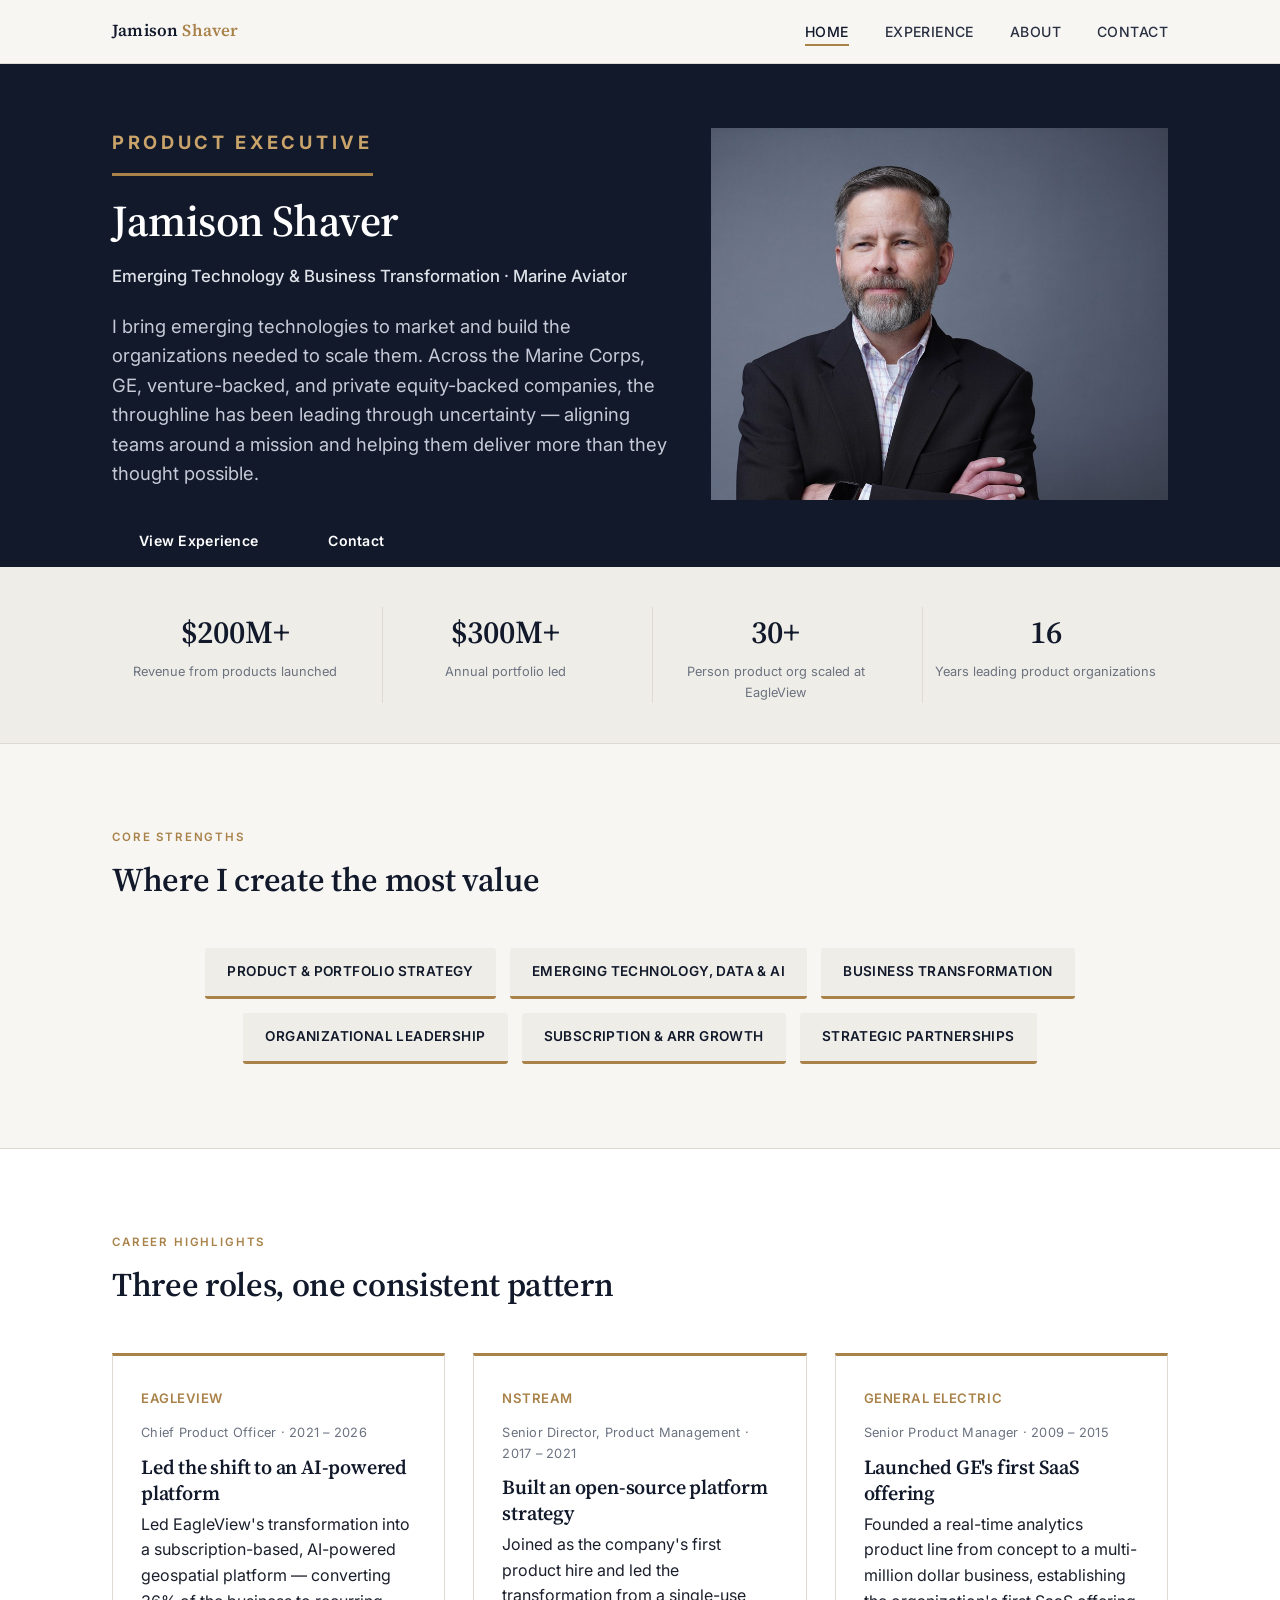
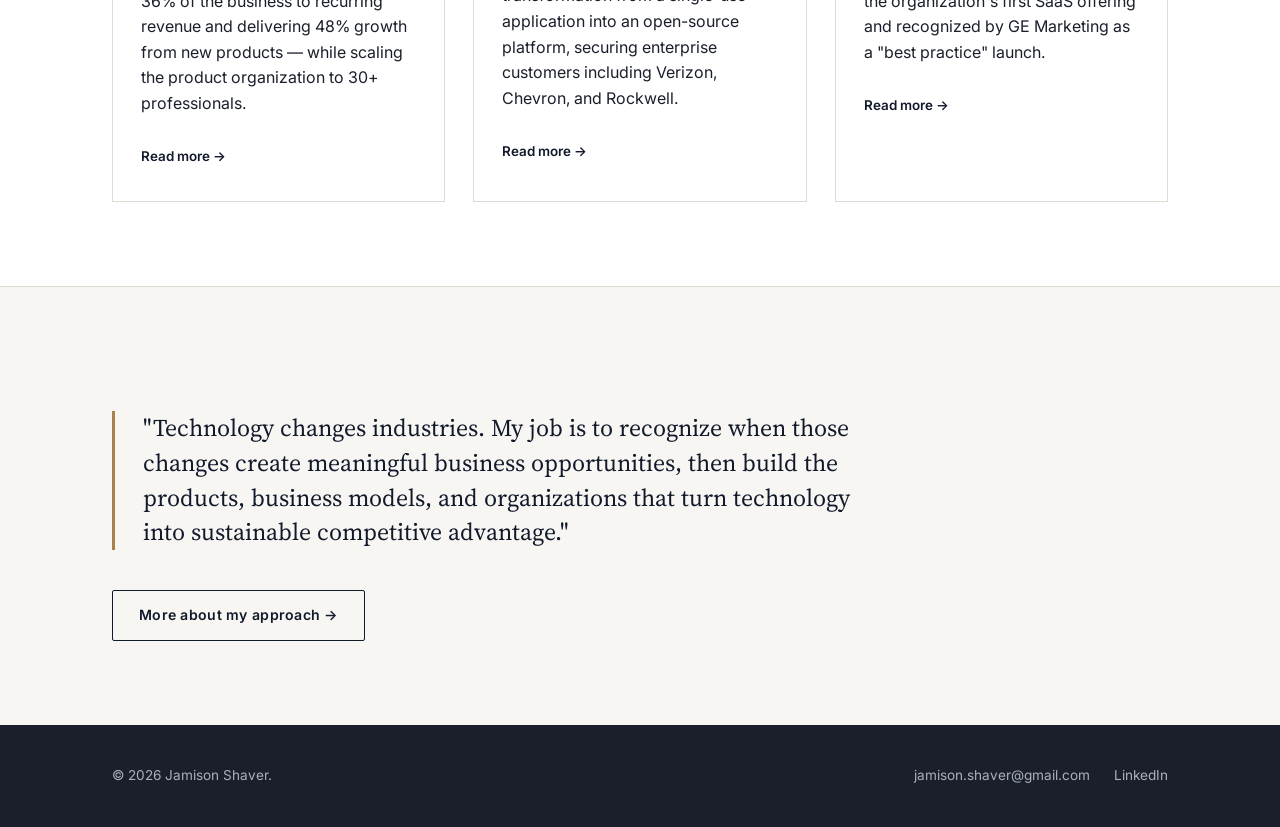
==== index.html @ a4096859 "Fix mobile nav line over page titles" ====
<!DOCTYPE html>
<html lang="en">
<head>
<meta charset="UTF-8" />
<meta name="viewport" content="width=device-width, initial-scale=1.0" />
<title>Jamison Shaver — Product Executive</title>
<meta name="description" content="Jamison Shaver — Product Executive specializing in emerging technology, business transformation, and organizational leadership. Former Marine Aviator." />
<link rel="preconnect" href="https://fonts.googleapis.com">
<link rel="preconnect" href="https://fonts.gstatic.com" crossorigin>
<link href="https://fonts.googleapis.com/css2?family=Inter:wght@400;500;600;700&family=Source+Serif+4:wght@500;600;700&display=swap" rel="stylesheet">
<link rel="stylesheet" href="assets/css/style.css?v=10" />
<link rel="icon" type="image/svg+xml" href="assets/img/favicon.svg" />
<meta property="og:title" content="Jamison Shaver — Product Executive" />
<meta property="og:description" content="Product Executive specializing in emerging technology, business transformation, and organizational leadership. Former Marine Aviator." />
<meta property="og:image" content="assets/img/headshot-square.jpg" />
<meta property="og:type" content="website" />
</head>
<body>

<header class="site-header">
  <nav class="nav">
    <a class="nav-brand" href="index.html">Jamison <span>Shaver</span></a>
    <ul class="nav-links">
      <li><a href="index.html" class="active">Home</a></li>
      <li><a href="experience.html">Experience</a></li>
      <li><a href="about.html">About</a></li>
      <li><a href="contact.html">Contact</a></li>
    </ul>
    <button class="nav-toggle" aria-label="Toggle menu"><span></span><span></span><span></span></button>
  </nav>
</header>

<section class="hero">
  <div class="wrap">
    <div class="hero-copy">
      <span class="eyebrow">Product Executive</span>
      <h1>Jamison Shaver</h1>
      <p class="hero-title-line">Emerging Technology &amp; Business Transformation&nbsp;&middot;&nbsp;Marine Aviator</p>
      <p class="lede">I bring emerging technologies to market and build the organizations needed to scale them. Across the Marine Corps, GE, venture-backed, and private equity-backed companies, the throughline has been leading through uncertainty — aligning teams around a mission and helping them deliver more than they thought possible.</p>
      <div class="btn-row">
        <a class="btn btn-primary" href="experience.html">View Experience</a>
        <a class="btn btn-ghost" href="contact.html">Contact</a>
      </div>
    </div>
    <div class="hero-photo">
      <img src="assets/img/headshot-hero.jpg" alt="Portrait of Jamison Shaver" />
    </div>
  </div>
</section>

<div class="stats-band">
  <div class="wrap">
    <div class="stats-grid">
      <div class="stat">
        <div class="stat-num">$200M+</div>
        <div class="stat-label">Revenue from products launched</div>
      </div>
      <div class="stat">
        <div class="stat-num">$300M+</div>
        <div class="stat-label">Annual portfolio led</div>
      </div>
      <div class="stat">
        <div class="stat-num">30+</div>
        <div class="stat-label">Person product org scaled at EagleView</div>
      </div>
      <div class="stat">
        <div class="stat-num">16</div>
        <div class="stat-label">Years leading product organizations</div>
      </div>
    </div>
  </div>
</div>

<section>
  <div class="wrap">
    <div class="section-head">
      <span class="eyebrow">Core Strengths</span>
      <h2>Where I create the most value</h2>
    </div>
    <div class="tags">
      <span class="tag">Product &amp; Portfolio Strategy</span>
      <span class="tag">Emerging Technology, Data &amp; AI</span>
      <span class="tag">Business Transformation</span>
      <span class="tag">Organizational Leadership</span>
      <span class="tag">Subscription &amp; ARR Growth</span>
      <span class="tag">Strategic Partnerships</span>
    </div>
  </div>
</section>

<section class="section-alt">
  <div class="wrap">
    <div class="section-head">
      <span class="eyebrow">Career Highlights</span>
      <h2>Three roles, one consistent pattern</h2>
    </div>
    <div class="cards">
      <div class="card">
        <span class="company">EagleView</span>
        <div class="role-dates">Chief Product Officer · 2021 – 2026</div>
        <h3>Led the shift to an AI-powered platform</h3>
        <p>Led EagleView's transformation into a subscription-based, AI-powered geospatial platform — converting 36% of the business to recurring revenue and delivering 48% growth from new products — while scaling the product organization to 30+ professionals.</p>
        <a class="card-link" href="experience.html#eagleview">Read more →</a>
      </div>
      <div class="card">
        <span class="company">Nstream</span>
        <div class="role-dates">Senior Director, Product Management · 2017 – 2021</div>
        <h3>Built an open-source platform strategy</h3>
        <p>Joined as the company's first product hire and led the transformation from a single-use application into an open-source platform, securing enterprise customers including Verizon, Chevron, and Rockwell.</p>
        <a class="card-link" href="experience.html#nstream">Read more →</a>
      </div>
      <div class="card">
        <span class="company">General Electric</span>
        <div class="role-dates">Senior Product Manager · 2009 – 2015</div>
        <h3>Launched GE's first SaaS offering</h3>
        <p>Founded a real-time analytics product line from concept to a multi-million dollar business, establishing the organization's first SaaS offering and recognized by GE Marketing as a "best practice" launch.</p>
        <a class="card-link" href="experience.html#ge">Read more →</a>
      </div>
    </div>
  </div>
</section>

<section>
  <div class="wrap">
    <div class="pull-quote">
      "Technology changes industries. My job is to recognize when those changes create meaningful business opportunities, then build the products, business models, and organizations that turn technology into sustainable competitive advantage."
    </div>
    <div class="btn-row">
      <a class="btn btn-ghost" href="about.html">More about my approach →</a>
    </div>
  </div>
</section>

<footer>
  <div class="wrap footer-row">
    <div>© 2026 Jamison Shaver.</div>
    <div class="footer-links">
      <a href="mailto:jamison.shaver@gmail.com">jamison.shaver@gmail.com</a>
      <a href="https://www.linkedin.com/in/jamisonshaver/" target="_blank" rel="noopener">LinkedIn</a>
    </div>
  </div>
</footer>

<script src="assets/js/main.js"></script>
</body>
</html>
---- assets/css/style.css ----
/* ===========================================================
   Jamison Shaver — Executive Site
   Style: executive minimal — navy/charcoal, gold accent
   =========================================================== */

:root {
  --navy: #11192b;
  --navy-2: #1b2640;
  --charcoal: #2b3142;
  --ink: #1a1f2b;
  --paper: #f7f6f3;
  --paper-2: #efede7;
  --line: #dedad2;
  --gold: #a9824a;
  --gold-light: #c9a36a;
  --muted: #6b7280;
  --white: #ffffff;

  --serif: "Source Serif 4", Georgia, "Times New Roman", serif;
  --sans: "Inter", -apple-system, BlinkMacSystemFont, "Segoe UI", Helvetica, Arial, sans-serif;

  --maxw: 1120px;
}

* { box-sizing: border-box; }
html { scroll-behavior: smooth; }

body {
  margin: 0;
  font-family: var(--sans);
  color: var(--ink);
  background: var(--paper);
  line-height: 1.6;
  -webkit-font-smoothing: antialiased;
}

img { max-width: 100%; display: block; }

a { color: inherit; text-decoration: none; }

.wrap {
  max-width: var(--maxw);
  margin: 0 auto;
  padding: 0 32px;
}

h1, h2, h3, h4 {
  font-family: var(--serif);
  font-weight: 600;
  margin: 0;
  letter-spacing: -0.01em;
  color: var(--navy);
}

h1 { font-size: clamp(2rem, 4.2vw, 2.75rem); line-height: 1.15; }
h2 { font-size: clamp(1.6rem, 2.6vw, 2.1rem); line-height: 1.2; }
h3 { font-size: 1.25rem; line-height: 1.3; }

p { margin: 0 0 1em; color: var(--ink); }

.eyebrow {
  font-family: var(--sans);
  font-size: 0.72rem;
  letter-spacing: 0.16em;
  text-transform: uppercase;
  color: var(--gold);
  font-weight: 600;
  margin-bottom: 14px;
  display: block;
}

.lede {
  font-size: 1.15rem;
  color: var(--muted);
  max-width: 640px;
}

/* ---------- Header / Nav ---------- */
.site-header {
  position: sticky;
  top: 0;
  z-index: 50;
  background: rgba(247, 246, 243, 0.92);
  backdrop-filter: saturate(180%) blur(10px);
  border-bottom: 1px solid var(--line);
}

.nav {
  display: flex;
  align-items: center;
  justify-content: space-between;
  padding: 18px 32px;
  max-width: var(--maxw);
  margin: 0 auto;
}

.nav-brand {
  font-family: var(--serif);
  font-weight: 600;
  font-size: 1.05rem;
  color: var(--navy);
  letter-spacing: 0.01em;
}

.nav-brand span { color: var(--gold); }

.nav-links {
  display: flex;
  gap: 36px;
  list-style: none;
  margin: 0;
  padding: 0;
}

.nav-links a {
  font-size: 0.88rem;
  letter-spacing: 0.03em;
  text-transform: uppercase;
  color: var(--charcoal);
  font-weight: 500;
  padding-bottom: 4px;
  border-bottom: 2px solid transparent;
  transition: border-color 0.2s, color 0.2s;
}

.nav-links a:hover,
.nav-links a.active {
  color: var(--navy);
  border-bottom-color: var(--gold);
}

.nav-toggle {
  display: none;
  background: none;
  border: none;
  cursor: pointer;
  padding: 6px;
}
.nav-toggle span {
  display: block;
  width: 22px;
  height: 2px;
  background: var(--navy);
  margin: 5px 0;
}

/* ---------- Buttons ---------- */
.btn {
  display: inline-flex;
  align-items: center;
  gap: 8px;
  padding: 13px 26px;
  font-size: 0.88rem;
  font-weight: 600;
  letter-spacing: 0.02em;
  border-radius: 2px;
  border: 1px solid transparent;
  cursor: pointer;
  transition: all 0.2s ease;
}

.btn-primary {
  background: var(--navy);
  color: var(--white);
}
.btn-primary:hover { background: var(--gold); color: var(--navy); }

.btn-ghost {
  background: transparent;
  color: var(--navy);
  border-color: var(--navy);
}
.btn-ghost:hover { background: var(--navy); color: var(--white); }

/* on navy backgrounds (hero, contact-hero), ghost buttons need light text to stay readable */
.hero-copy .btn-ghost {
  color: var(--white);
  border-color: transparent;
}
.hero-copy .btn-ghost:hover {
  background: var(--gold);
  color: var(--navy);
  border-color: var(--gold);
}

.btn-row { display: flex; gap: 16px; flex-wrap: wrap; margin-top: 28px; }

/* ---------- Hero (home) ---------- */
.hero {
  background: var(--navy);
  color: var(--white);
  overflow: hidden;
  padding: 0;
}

.hero .wrap {
  display: grid;
  grid-template-columns: 1.1fr 0.9fr;
  align-items: start;
  gap: 40px;
  padding-top: 64px;
  padding-bottom: 0;
}

.hero-copy h1 { color: var(--white); }
.hero-copy .eyebrow {
  color: var(--gold-light);
  font-size: 1.15rem;
  letter-spacing: 0.2em;
  font-weight: 700;
  padding-bottom: 16px;
  margin-bottom: 20px;
  border-bottom: 3px solid var(--gold);
  display: inline-block;
}
.hero-copy .lede { color: #c7cad6; }

.hero-title-line {
  font-family: var(--sans);
  font-size: 1.05rem;
  font-weight: 500;
  color: #dfe1e8;
  margin-top: 16px;
  margin-bottom: 22px;
}

.hero-photo {
  text-align: center;
  position: relative;
}
.hero-photo img {
  margin: 0 auto;
  max-height: 560px;
  width: auto;
}

/* ---------- Stats band ---------- */
.stats-band {
  background: var(--paper-2);
  border-bottom: 1px solid var(--line);
}
.stats-grid {
  display: grid;
  grid-template-columns: repeat(4, 1fr);
  padding: 40px 0;
  gap: 24px;
}
.stat {
  text-align: center;
  padding: 0 12px;
  border-left: 1px solid var(--line);
}
.stat:first-child { border-left: none; }
.stat-num {
  font-family: var(--serif);
  font-size: 2rem;
  color: var(--navy);
  font-weight: 600;
}
.stat-label {
  font-size: 0.8rem;
  color: var(--muted);
  margin-top: 4px;
}

/* ---------- Sections ---------- */
section { padding: 84px 0; }
.section-tight { padding: 56px 0; }
.section-alt { background: var(--white); border-top: 1px solid var(--line); border-bottom: 1px solid var(--line); }

.section-head { max-width: 700px; margin-bottom: 48px; }

/* core strengths — bold tag boxes */
.tags {
  display: flex;
  flex-wrap: wrap;
  justify-content: center;
  gap: 14px;
  margin-top: 28px;
}
.tag {
  font-size: 0.85rem;
  font-weight: 600;
  letter-spacing: 0.03em;
  text-transform: uppercase;
  color: var(--navy);
  background: var(--paper-2);
  padding: 13px 22px;
  border-radius: 3px;
  border-bottom: 3px solid var(--gold);
}

/* highlight cards */
.cards {
  display: grid;
  grid-template-columns: repeat(3, 1fr);
  gap: 28px;
}
.card {
  background: var(--white);
  border: 1px solid var(--line);
  padding: 32px 28px;
  border-top: 3px solid var(--gold);
}
.card .role-dates {
  font-size: 0.8rem;
  color: var(--muted);
  margin-bottom: 10px;
  letter-spacing: 0.02em;
}
.card h3 { margin-bottom: 6px; }
.card .company { color: var(--gold); font-weight: 600; font-size: 0.82rem; letter-spacing: 0.04em; text-transform: uppercase; margin-bottom: 14px; display: block;}
.card p:last-child { margin-bottom: 0; }
.card a.card-link { font-size: 0.84rem; font-weight: 600; color: var(--navy); display: inline-flex; gap: 6px; margin-top: 14px; }

/* ---------- Timeline (experience page) ---------- */
.timeline { position: relative; }
.tl-item {
  position: relative;
  padding: 0 0 56px 44px;
  border-left: 1px solid var(--line);
}
.tl-item:last-child { border-left: 1px solid transparent; padding-bottom: 0; }
.tl-dot {
  position: absolute;
  left: -6px;
  top: 4px;
  width: 11px;
  height: 11px;
  border-radius: 50%;
  background: var(--gold);
  border: 2px solid var(--paper);
}
.tl-org {
  font-family: var(--serif);
  font-size: 1.5rem;
  color: var(--navy);
  margin-bottom: 2px;
}
.tl-org-sub { color: var(--muted); font-size: 0.92rem; margin-bottom: 18px; }
.tl-role {
  display: flex;
  justify-content: space-between;
  align-items: baseline;
  flex-wrap: wrap;
  gap: 8px;
  margin-top: 18px;
  margin-bottom: 8px;
}
.tl-role:first-of-type { margin-top: 0; }
.tl-role h4 { font-family: var(--sans); font-weight: 600; font-size: 1.02rem; color: var(--ink); }
.tl-dates { font-size: 0.8rem; color: var(--muted); white-space: nowrap; }
.tl-role-desc { color: var(--muted); font-size: 0.95rem; margin-bottom: 10px; }
ul.tl-bullets { margin: 0 0 8px; padding-left: 20px; }
ul.tl-bullets li { margin-bottom: 7px; font-size: 0.96rem; color: var(--ink); }
ul.tl-bullets li::marker { color: var(--gold); }

/* education */
.edu-grid { display: grid; grid-template-columns: 1fr 1fr; gap: 28px; }
.edu-card {
  display: flex;
  align-items: flex-start;
  gap: 20px;
  padding: 26px 28px;
  background: var(--paper-2);
  border-left: 3px solid var(--gold);
}
.edu-badge {
  flex-shrink: 0;
  width: 52px;
  display: flex;
  align-items: flex-start;
  justify-content: center;
  padding-top: 2px;
}
.edu-badge img {
  width: 100%;
  max-height: 64px;
  object-fit: contain;
}
.edu-card h4 { font-family: var(--serif); font-size: 1.1rem; color: var(--navy); margin-bottom: 4px;}
.edu-card .edu-sub { font-size: 0.88rem; color: var(--muted); }

/* beyond the resume */
.beyond-grid {
  display: grid;
  grid-template-columns: 1fr 1fr;
  gap: 0 40px;
  margin-top: 8px;
}
.beyond-item {
  padding: 26px 0;
  border-top: 1px solid var(--line);
}
.beyond-item h4 {
  font-family: var(--serif);
  font-size: 1.05rem;
  color: var(--navy);
  margin-bottom: 8px;
}
.beyond-item p { font-size: 0.92rem; color: var(--muted); margin: 0 0 10px; }
.beyond-item p:last-child { margin-bottom: 0; }

/* ---------- About / philosophy ---------- */
.pull-quote {
  font-family: var(--serif);
  font-size: 1.5rem;
  line-height: 1.45;
  color: var(--navy);
  border-left: 3px solid var(--gold);
  padding-left: 28px;
  margin: 40px 0;
  max-width: 760px;
}

.philosophy-grid {
  display: grid;
  grid-template-columns: repeat(2, 1fr);
  gap: 28px;
}
.phil-card {
  background: var(--white);
  border: 1px solid var(--line);
  padding: 30px;
}
.phil-card .eyebrow { margin-bottom: 12px; }
.phil-card p { font-family: var(--serif); font-size: 1.08rem; color: var(--navy); margin: 0; line-height: 1.5; }

.prose { max-width: 720px; }
.prose p { color: var(--ink); font-size: 1rem; }

/* ---------- Contact ---------- */
.contact-hero {
  background: var(--navy);
  color: var(--white);
  text-align: center;
  padding: 64px 0 56px;
}
.contact-hero h1 { color: var(--white); }
.contact-hero .lede { color: #c7cad6; margin: 0 auto; }
.contact-methods {
  display: flex;
  justify-content: center;
  gap: 20px;
  margin-top: 36px;
  flex-wrap: wrap;
}
.contact-methods .btn-primary { background: var(--gold); color: var(--navy); }
.contact-methods .btn-primary:hover { background: var(--white); }
.contact-methods .btn-ghost { border-color: rgba(255,255,255,0.5); color: var(--white); }
.contact-methods .btn-ghost:hover { background: rgba(255,255,255,0.12); }

.contact-meta {
  display: flex;
  justify-content: center;
  gap: 48px;
  margin-top: 56px;
  flex-wrap: wrap;
  text-align: left;
}
.contact-meta-item .eyebrow { color: var(--gold-light); margin-bottom: 6px; }
.contact-meta-item p { color: #dfe1e8; margin: 0; font-size: 0.95rem; }
.contact-meta-item .meta-sub { color: #aab0bf; font-size: 0.85rem; margin-top: 2px; }

.contact-note {
  margin-top: 44px;
  max-width: 480px;
  margin-left: auto;
  margin-right: auto;
  font-size: 0.88rem;
  color: #aab0bf;
}

/* ---------- Footer ---------- */
footer {
  background: var(--ink);
  color: #aab0bf;
  padding: 40px 0;
}
.footer-row {
  display: flex;
  justify-content: space-between;
  align-items: center;
  flex-wrap: wrap;
  gap: 16px;
  font-size: 0.85rem;
}
.footer-links { display: flex; gap: 24px; }
.footer-links a:hover { color: var(--gold-light); }

/* ---------- Page hero (non-home pages) ---------- */
.page-hero {
  background: var(--navy);
  color: var(--white);
  padding: 64px 0 56px;
}
.page-hero h1 { color: var(--white); }
.page-hero .eyebrow { color: var(--gold-light); }
.page-hero .lede { color: #c7cad6; }

/* ---------- Responsive ---------- */
@media (max-width: 880px) {
  .hero .wrap { grid-template-columns: 1fr; padding-top: 48px; }
  .hero-photo { order: -1; max-width: 320px; margin: 0 auto; }
  .hero-photo img { max-height: 360px; }
  .stats-grid { grid-template-columns: repeat(2, 1fr); }
  .stat:nth-child(3) { border-left: none; }
  .cards { grid-template-columns: 1fr; }
  .philosophy-grid { grid-template-columns: 1fr; }
  .edu-grid { grid-template-columns: 1fr; }
  .strengths-list { grid-template-columns: 1fr; }
  .beyond-grid { grid-template-columns: 1fr; }
  .nav-links {
    position: absolute;
    top: 100%;
    left: 0;
    right: 0;
    background: var(--paper);
    flex-direction: column;
    gap: 0;
    box-shadow: 0 8px 16px -8px rgba(17, 25, 43, 0.18);
    display: none;
  }
  .nav-links.open { display: flex; }
  .nav-links a { padding: 16px 32px; border-bottom: 1px solid var(--line); width: 100%; }
  .nav-links a:last-child { border-bottom: none; }
  .nav-toggle { display: block; }
  section { padding: 56px 0; }
  .contact-hero { padding: 64px 0; }
  .contact-meta { gap: 28px; }
}

@media (max-width: 600px) {
  .wrap { padding: 0 20px; }
  .nav { padding: 16px 20px; }
}
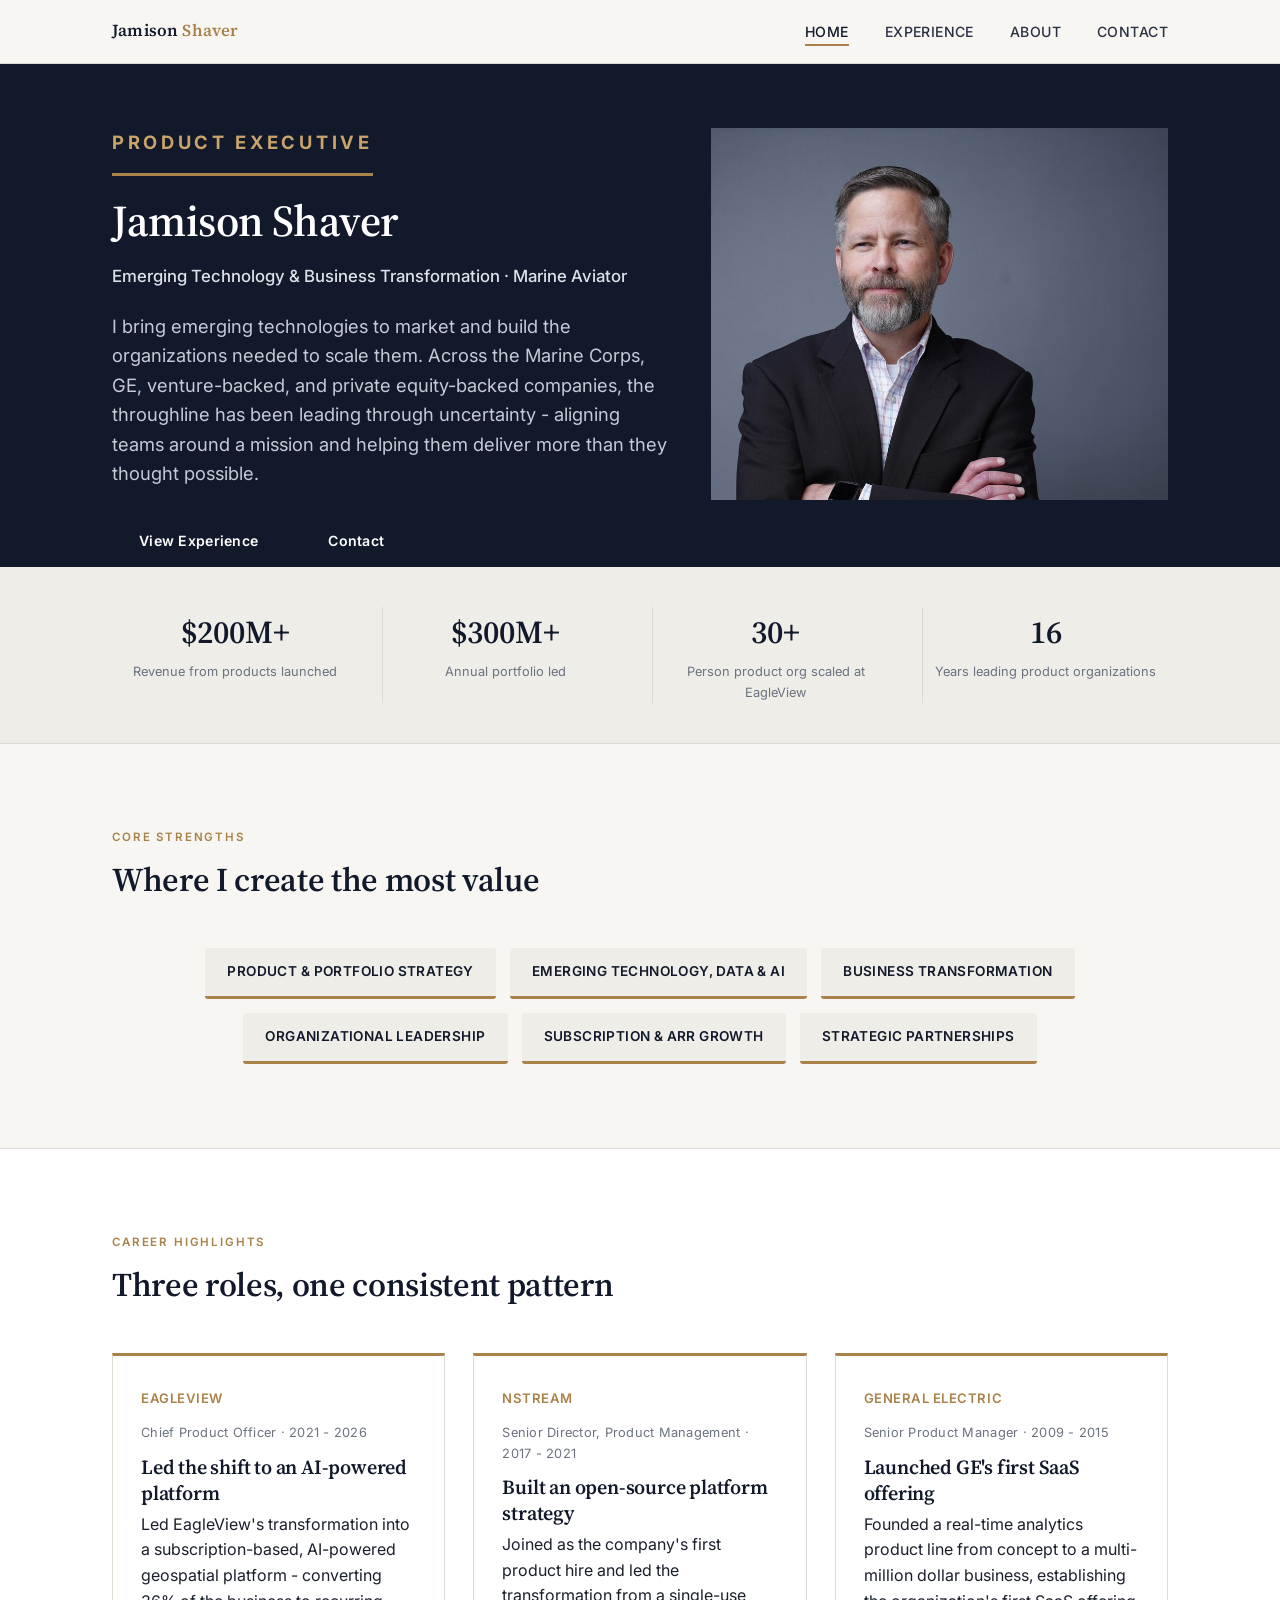
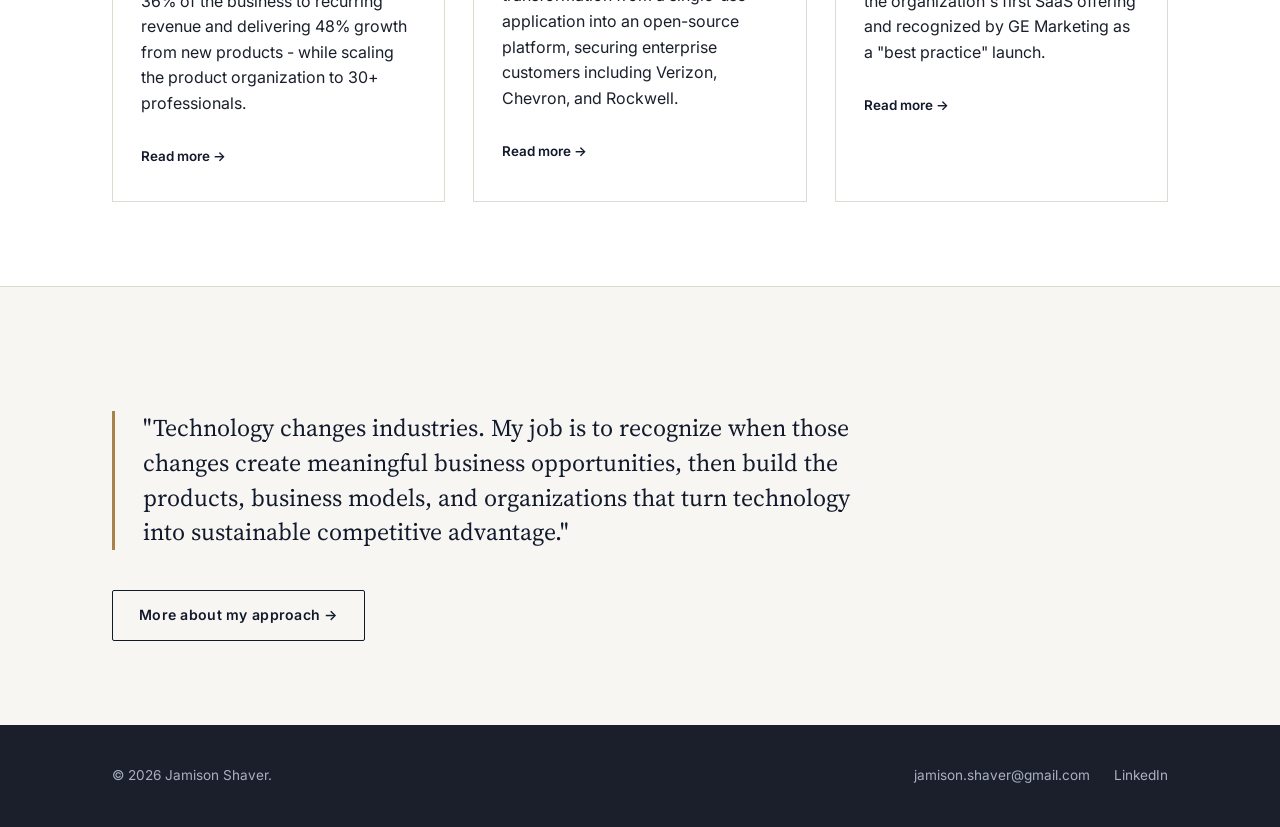
==== commit fdc3ffa1: "Content fixes: publications spacing, recognition split, dash cleanup, mobile/tablet spacing" ====
--- a/index.html
+++ b/index.html
@@ -3,14 +3,14 @@
 <head>
 <meta charset="UTF-8" />
 <meta name="viewport" content="width=device-width, initial-scale=1.0" />
-<title>Jamison Shaver — Product Executive</title>
-<meta name="description" content="Jamison Shaver — Product Executive specializing in emerging technology, business transformation, and organizational leadership. Former Marine Aviator." />
+<title>Jamison Shaver - Product Executive</title>
+<meta name="description" content="Jamison Shaver - Product Executive specializing in emerging technology, business transformation, and organizational leadership. Former Marine Aviator." />
 <link rel="preconnect" href="https://fonts.googleapis.com">
 <link rel="preconnect" href="https://fonts.gstatic.com" crossorigin>
 <link href="https://fonts.googleapis.com/css2?family=Inter:wght@400;500;600;700&family=Source+Serif+4:wght@500;600;700&display=swap" rel="stylesheet">
-<link rel="stylesheet" href="assets/css/style.css?v=10" />
+<link rel="stylesheet" href="assets/css/style.css?v=11" />
 <link rel="icon" type="image/svg+xml" href="assets/img/favicon.svg" />
-<meta property="og:title" content="Jamison Shaver — Product Executive" />
+<meta property="og:title" content="Jamison Shaver - Product Executive" />
 <meta property="og:description" content="Product Executive specializing in emerging technology, business transformation, and organizational leadership. Former Marine Aviator." />
 <meta property="og:image" content="assets/img/headshot-square.jpg" />
 <meta property="og:type" content="website" />
@@ -36,7 +36,7 @@
       <span class="eyebrow">Product Executive</span>
       <h1>Jamison Shaver</h1>
       <p class="hero-title-line">Emerging Technology &amp; Business Transformation&nbsp;&middot;&nbsp;Marine Aviator</p>
-      <p class="lede">I bring emerging technologies to market and build the organizations needed to scale them. Across the Marine Corps, GE, venture-backed, and private equity-backed companies, the throughline has been leading through uncertainty — aligning teams around a mission and helping them deliver more than they thought possible.</p>
+      <p class="lede">I bring emerging technologies to market and build the organizations needed to scale them. Across the Marine Corps, GE, venture-backed, and private equity-backed companies, the throughline has been leading through uncertainty - aligning teams around a mission and helping them deliver more than they thought possible.</p>
       <div class="btn-row">
         <a class="btn btn-primary" href="experience.html">View Experience</a>
         <a class="btn btn-ghost" href="contact.html">Contact</a>
@@ -97,21 +97,21 @@
     <div class="cards">
       <div class="card">
         <span class="company">EagleView</span>
-        <div class="role-dates">Chief Product Officer · 2021 – 2026</div>
+        <div class="role-dates">Chief Product Officer · 2021 - 2026</div>
         <h3>Led the shift to an AI-powered platform</h3>
-        <p>Led EagleView's transformation into a subscription-based, AI-powered geospatial platform — converting 36% of the business to recurring revenue and delivering 48% growth from new products — while scaling the product organization to 30+ professionals.</p>
+        <p>Led EagleView's transformation into a subscription-based, AI-powered geospatial platform - converting 36% of the business to recurring revenue and delivering 48% growth from new products - while scaling the product organization to 30+ professionals.</p>
         <a class="card-link" href="experience.html#eagleview">Read more →</a>
       </div>
       <div class="card">
         <span class="company">Nstream</span>
-        <div class="role-dates">Senior Director, Product Management · 2017 – 2021</div>
+        <div class="role-dates">Senior Director, Product Management · 2017 - 2021</div>
         <h3>Built an open-source platform strategy</h3>
         <p>Joined as the company's first product hire and led the transformation from a single-use application into an open-source platform, securing enterprise customers including Verizon, Chevron, and Rockwell.</p>
         <a class="card-link" href="experience.html#nstream">Read more →</a>
       </div>
       <div class="card">
         <span class="company">General Electric</span>
-        <div class="role-dates">Senior Product Manager · 2009 – 2015</div>
+        <div class="role-dates">Senior Product Manager · 2009 - 2015</div>
         <h3>Launched GE's first SaaS offering</h3>
         <p>Founded a real-time analytics product line from concept to a multi-million dollar business, establishing the organization's first SaaS offering and recognized by GE Marketing as a "best practice" launch.</p>
         <a class="card-link" href="experience.html#ge">Read more →</a>
--- a/assets/css/style.css
+++ b/assets/css/style.css
@@ -526,7 +526,7 @@
   .nav-links a:last-child { border-bottom: none; }
   .nav-toggle { display: block; }
   section { padding: 56px 0; }
-  .contact-hero { padding: 64px 0; }
+  .contact-hero { padding: 64px 0 88px; }
   .contact-meta { gap: 28px; }
 }
 
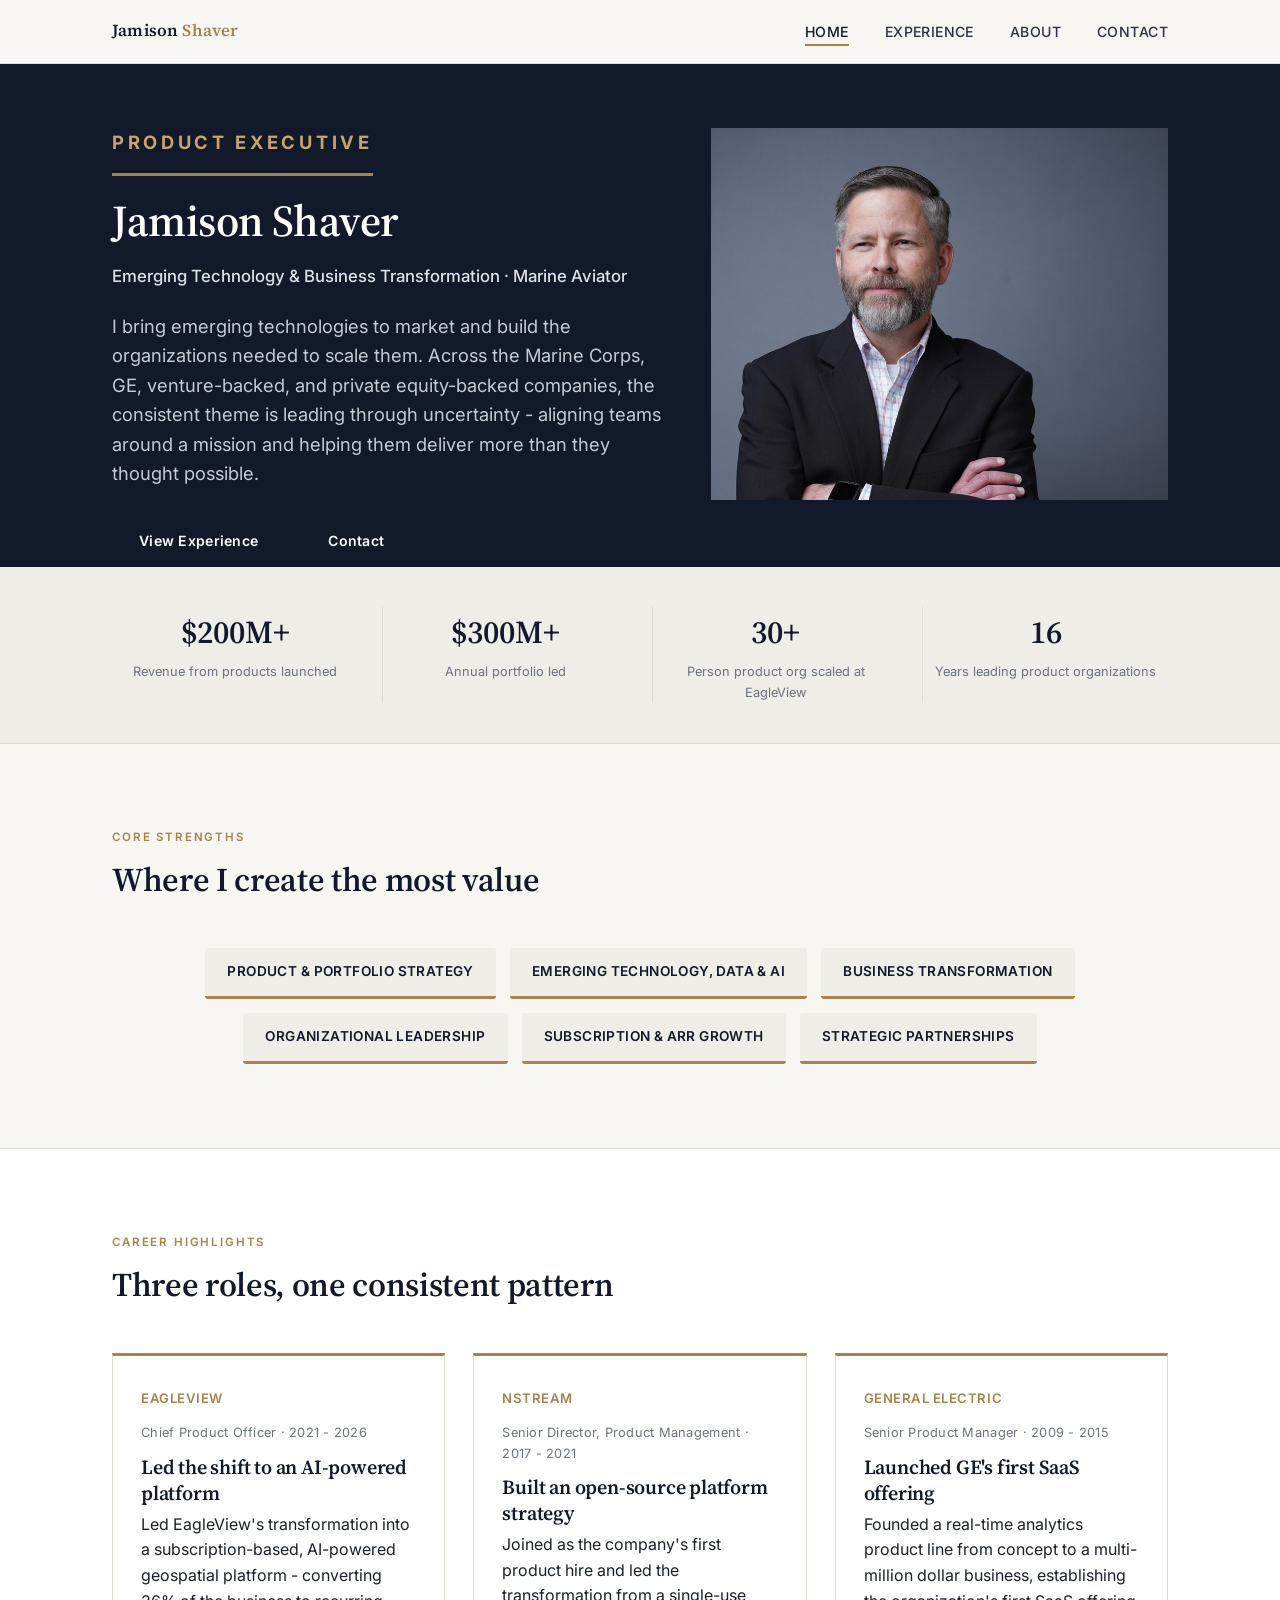
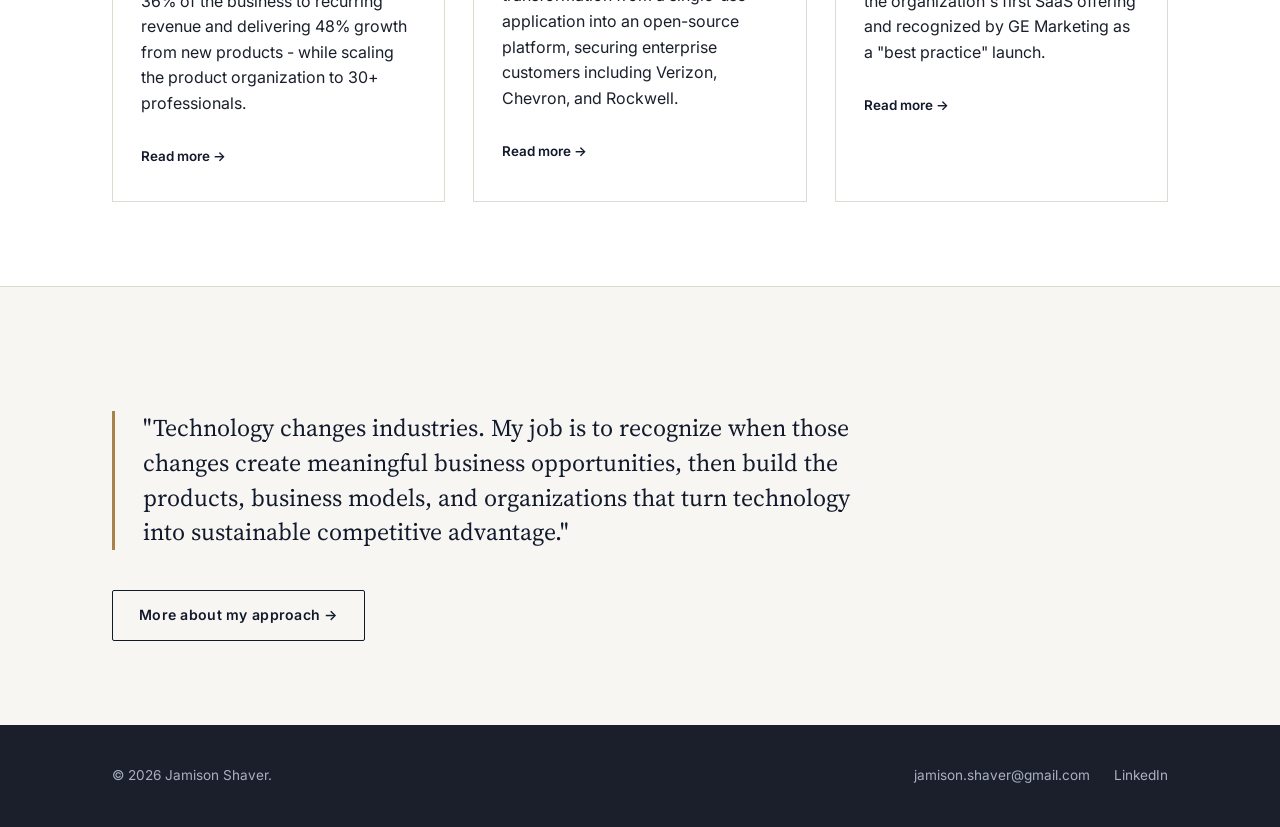
==== commit ab0a1dc7: "Content fixes: publications spacing, recognition split, dash cleanup, mobile/tablet spacing" ====
--- a/index.html
+++ b/index.html
@@ -36,7 +36,7 @@
       <span class="eyebrow">Product Executive</span>
       <h1>Jamison Shaver</h1>
       <p class="hero-title-line">Emerging Technology &amp; Business Transformation&nbsp;&middot;&nbsp;Marine Aviator</p>
-      <p class="lede">I bring emerging technologies to market and build the organizations needed to scale them. Across the Marine Corps, GE, venture-backed, and private equity-backed companies, the throughline has been leading through uncertainty - aligning teams around a mission and helping them deliver more than they thought possible.</p>
+      <p class="lede">I bring emerging technologies to market and build the organizations needed to scale them. Across the Marine Corps, GE, venture-backed, and private equity-backed companies, the consistent theme is leading through uncertainty - aligning teams around a mission and helping them deliver more than they thought possible.</p>
       <div class="btn-row">
         <a class="btn btn-primary" href="experience.html">View Experience</a>
         <a class="btn btn-ghost" href="contact.html">Contact</a>
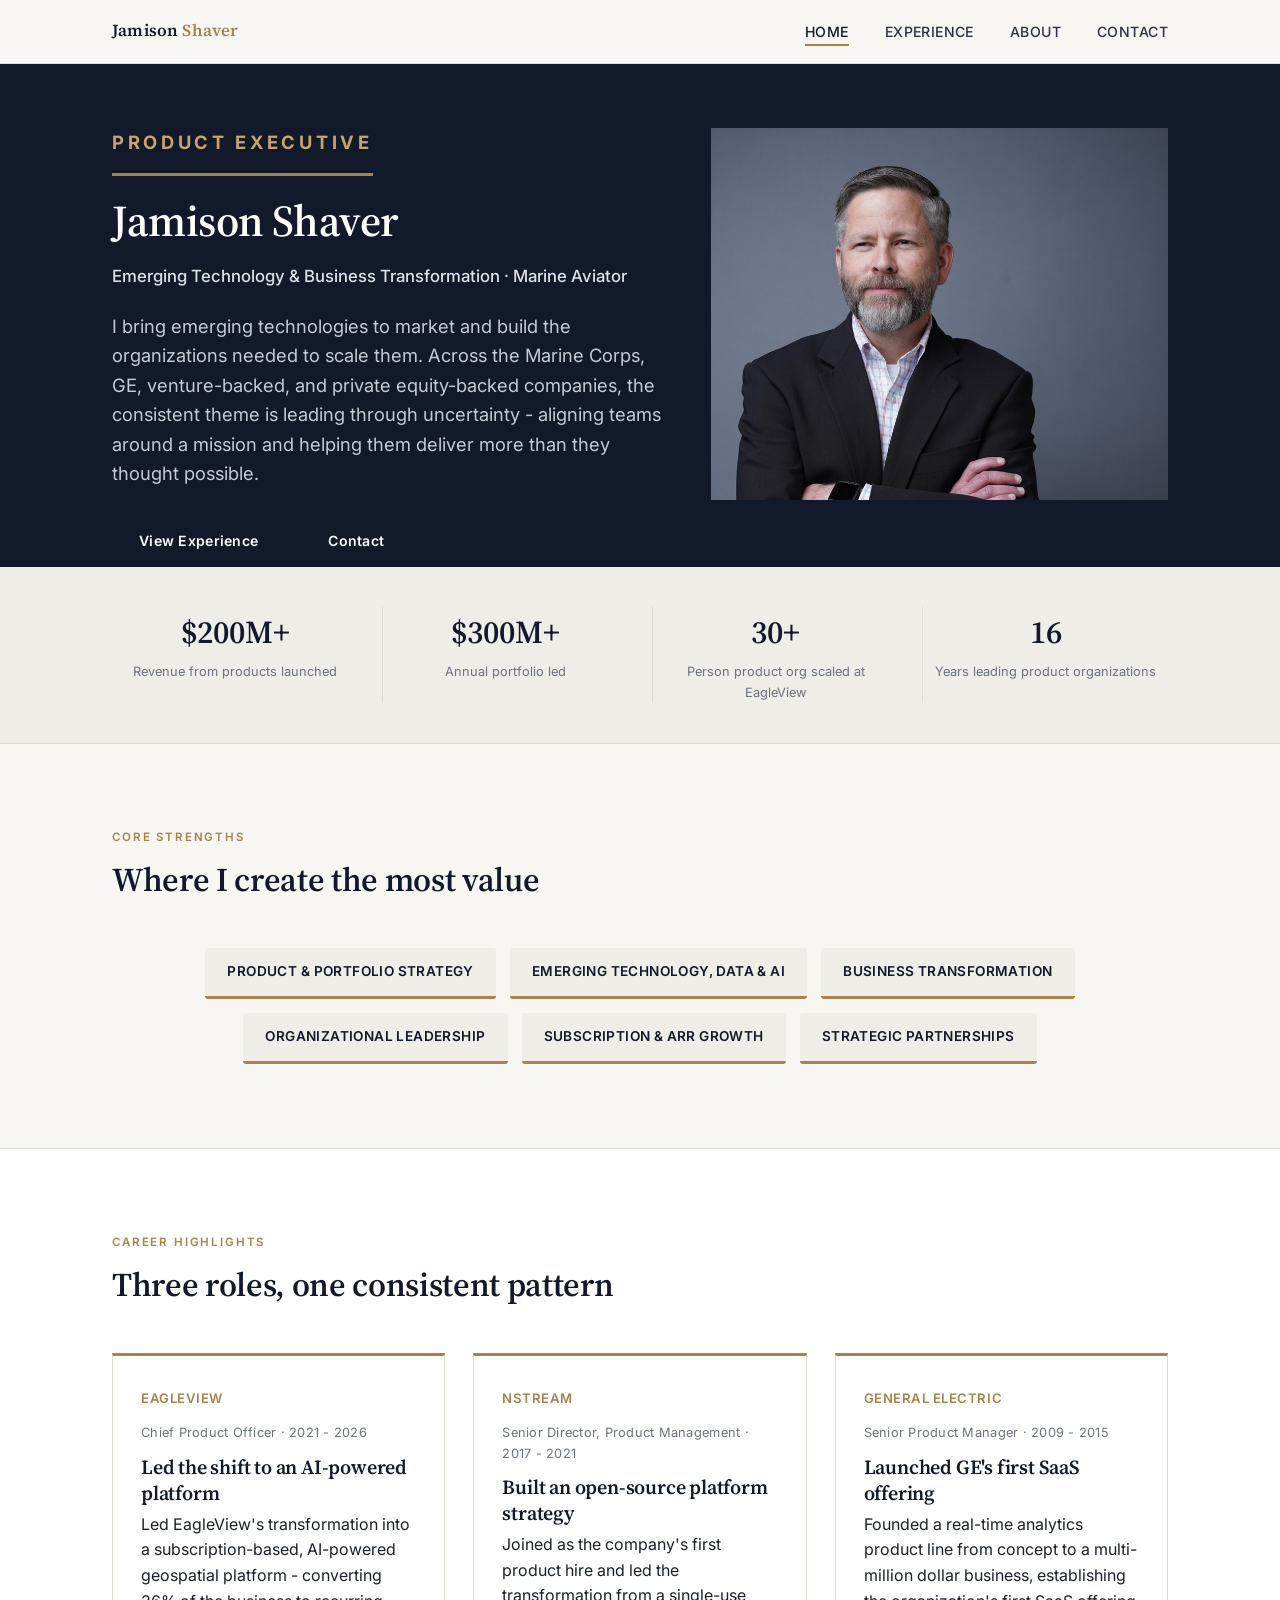
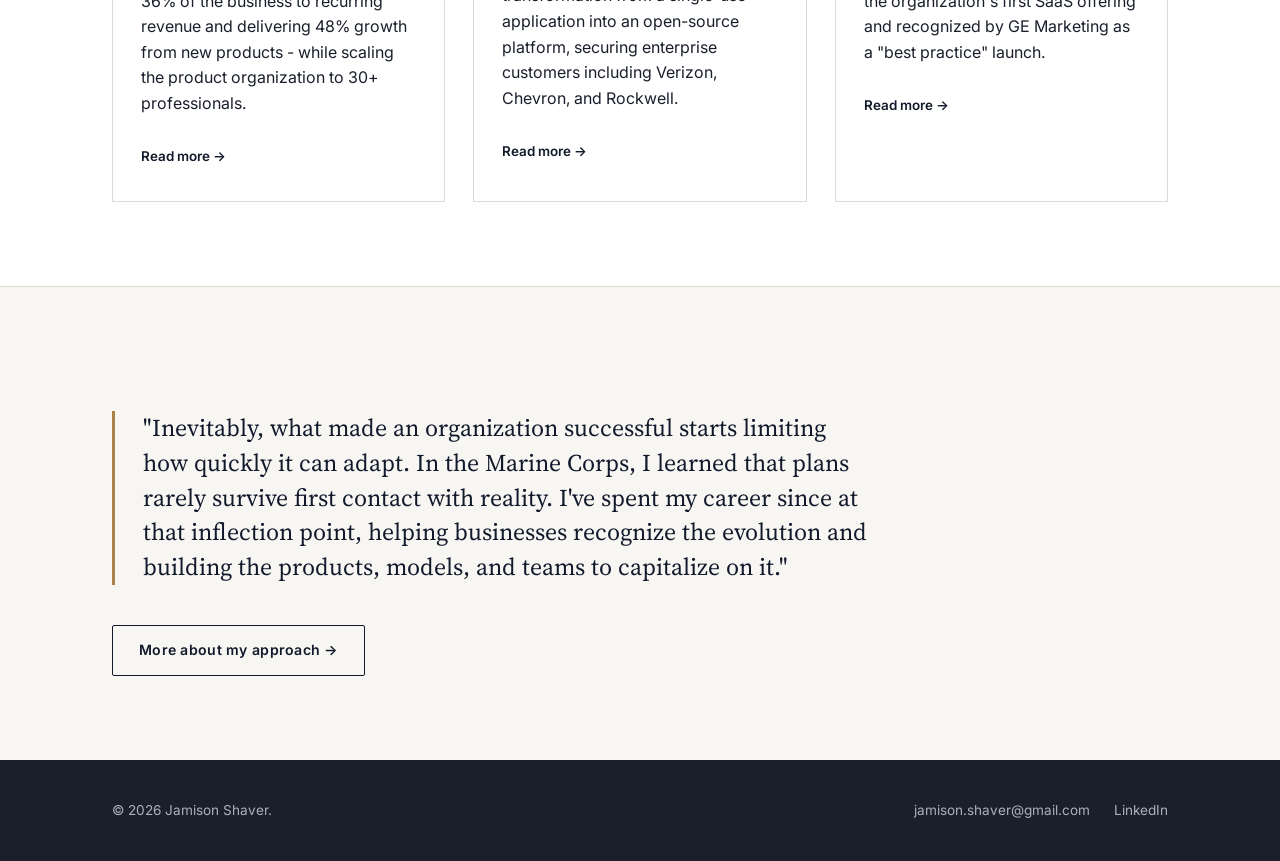
==== commit cf4f9016: "Minor site edits" ====
--- a/index.html
+++ b/index.html
@@ -10,9 +10,9 @@
 <link href="https://fonts.googleapis.com/css2?family=Inter:wght@400;500;600;700&family=Source+Serif+4:wght@500;600;700&display=swap" rel="stylesheet">
 <link rel="stylesheet" href="assets/css/style.css?v=11" />
 <link rel="icon" type="image/svg+xml" href="assets/img/favicon.svg" />
-<meta property="og:title" content="Jamison Shaver - Product Executive" />
+<meta property="og:title" content="Jamison Shaver" />
 <meta property="og:description" content="Product Executive specializing in emerging technology, business transformation, and organizational leadership. Former Marine Aviator." />
-<meta property="og:image" content="assets/img/headshot-square.jpg" />
+<meta property="og:image" content="https://jamison-shaver.github.io/assets/img/headshot-square.jpg" />
 <meta property="og:type" content="website" />
 </head>
 <body>
@@ -123,7 +123,7 @@
 <section>
   <div class="wrap">
     <div class="pull-quote">
-      "Technology changes industries. My job is to recognize when those changes create meaningful business opportunities, then build the products, business models, and organizations that turn technology into sustainable competitive advantage."
+      "Inevitably, what made an organization successful starts limiting how quickly it can adapt. In the Marine Corps, I learned that plans rarely survive first contact with reality. I've spent my career since at that inflection point, helping businesses recognize the evolution and building the products, models, and teams to capitalize on it."
     </div>
     <div class="btn-row">
       <a class="btn btn-ghost" href="about.html">More about my approach →</a>
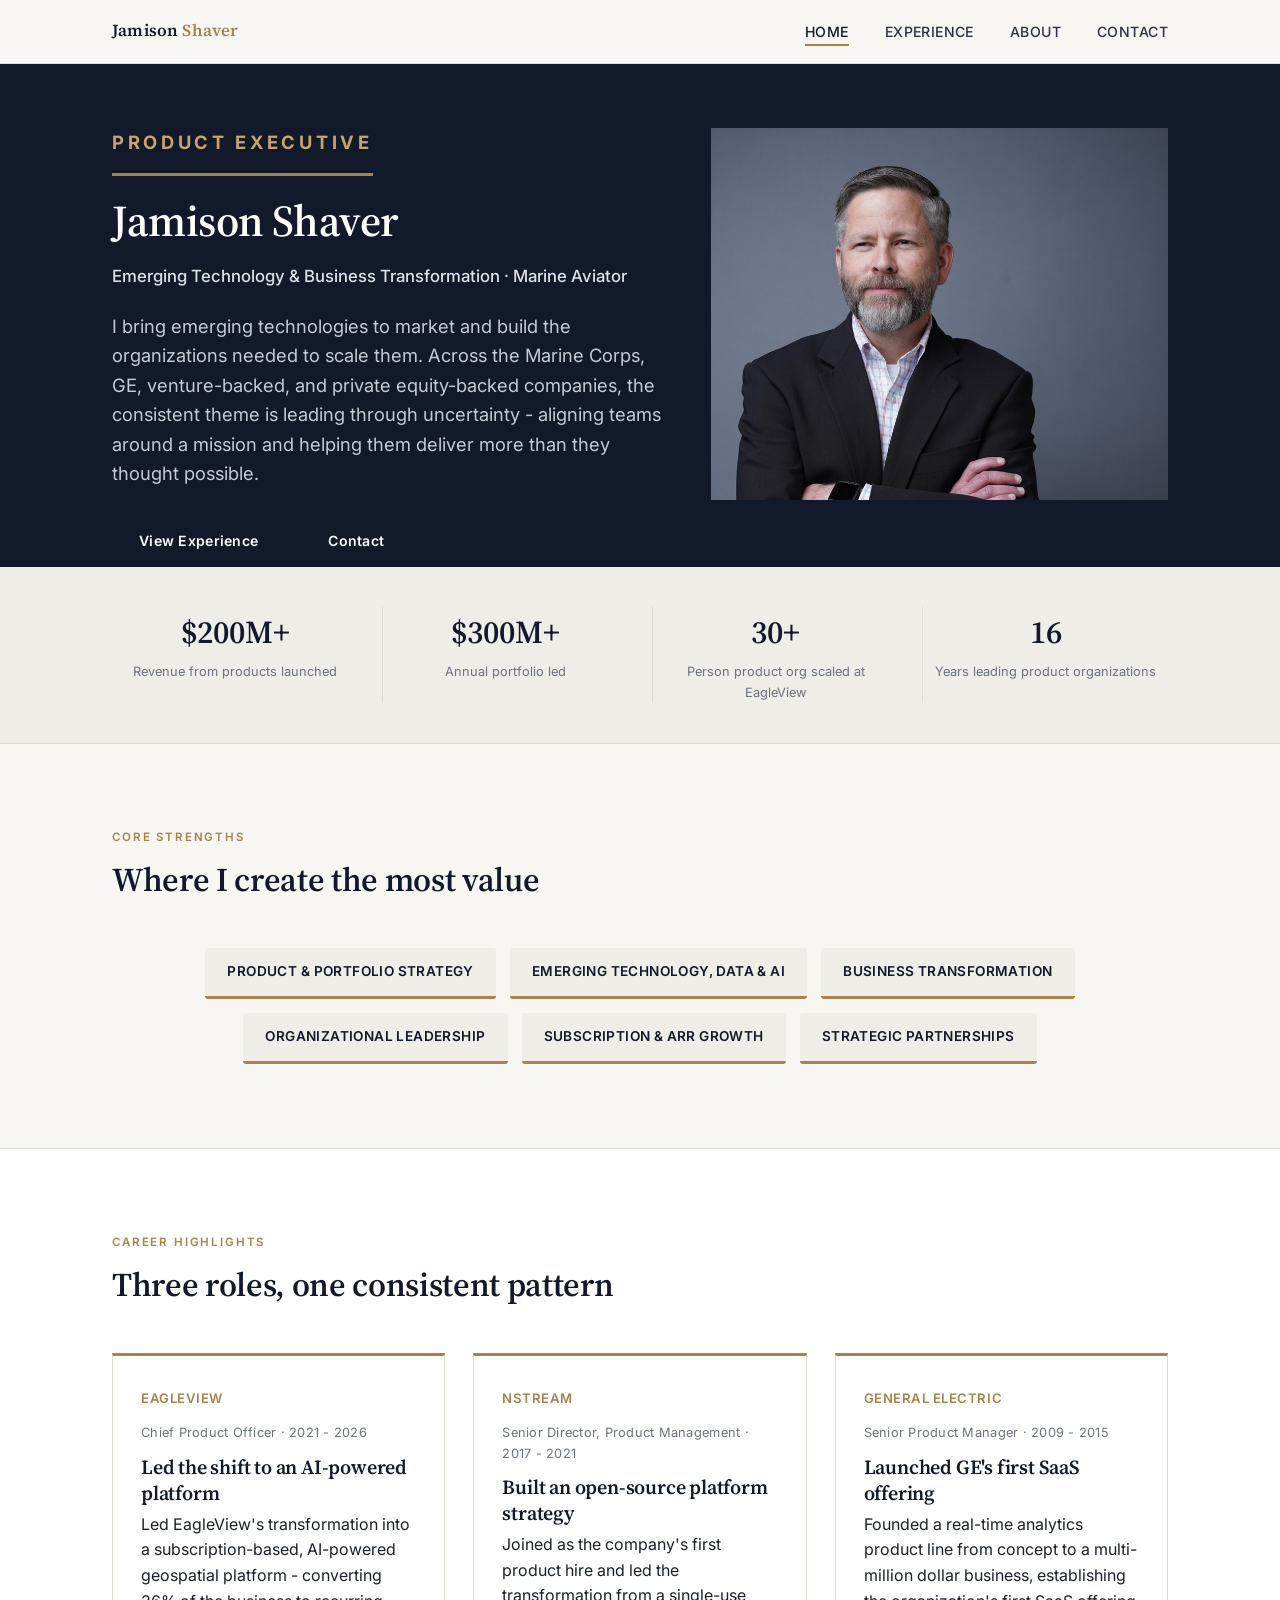
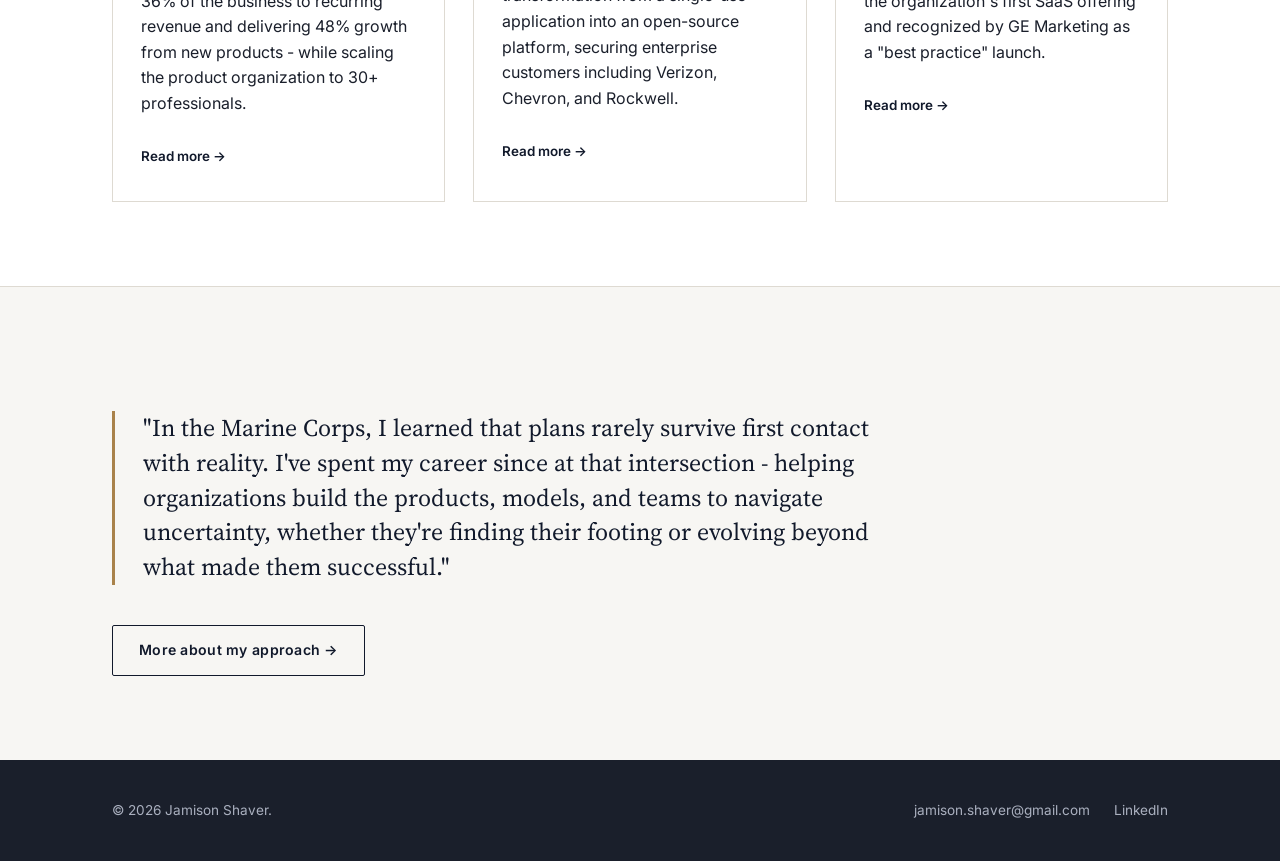
==== commit 45034a1b: "Refresh copy: pull-quote, executive philosophy, experience lede" ====
--- a/index.html
+++ b/index.html
@@ -8,7 +8,7 @@
 <link rel="preconnect" href="https://fonts.googleapis.com">
 <link rel="preconnect" href="https://fonts.gstatic.com" crossorigin>
 <link href="https://fonts.googleapis.com/css2?family=Inter:wght@400;500;600;700&family=Source+Serif+4:wght@500;600;700&display=swap" rel="stylesheet">
-<link rel="stylesheet" href="assets/css/style.css?v=11" />
+<link rel="stylesheet" href="assets/css/style.css?v=12" />
 <link rel="icon" type="image/svg+xml" href="assets/img/favicon.svg" />
 <meta property="og:title" content="Jamison Shaver" />
 <meta property="og:description" content="Product Executive specializing in emerging technology, business transformation, and organizational leadership. Former Marine Aviator." />
@@ -123,7 +123,7 @@
 <section>
   <div class="wrap">
     <div class="pull-quote">
-      "Inevitably, what made an organization successful starts limiting how quickly it can adapt. In the Marine Corps, I learned that plans rarely survive first contact with reality. I've spent my career since at that inflection point, helping businesses recognize the evolution and building the products, models, and teams to capitalize on it."
+      "In the Marine Corps, I learned that plans rarely survive first contact with reality. I've spent my career since at that intersection - helping organizations build the products, models, and teams to navigate uncertainty, whether they're finding their footing or evolving beyond what made them successful."
     </div>
     <div class="btn-row">
       <a class="btn btn-ghost" href="about.html">More about my approach →</a>
--- a/assets/css/style.css
+++ b/assets/css/style.css
@@ -526,6 +526,7 @@
   .nav-links a:last-child { border-bottom: none; }
   .nav-toggle { display: block; }
   section { padding: 56px 0; }
+  .pull-quote { font-size: 1.1rem; }
   .contact-hero { padding: 64px 0 88px; }
   .contact-meta { gap: 28px; }
 }
